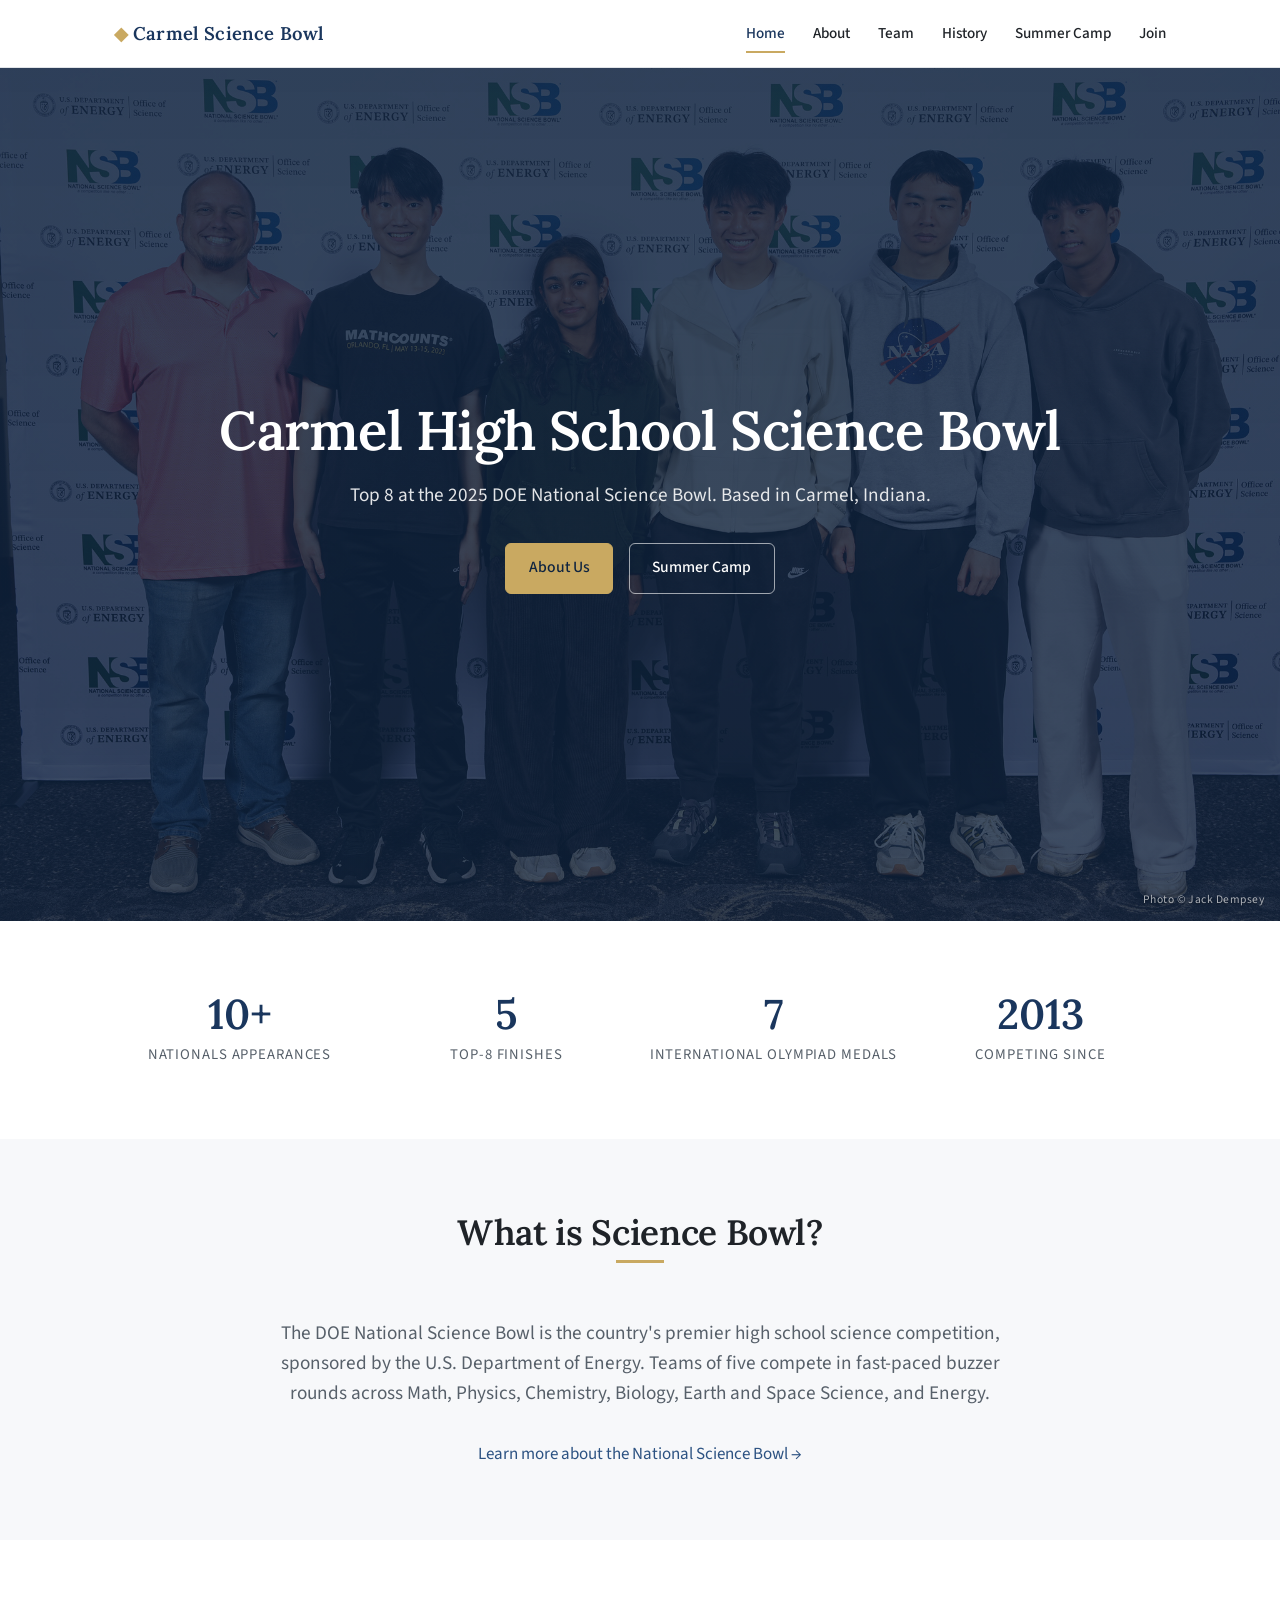
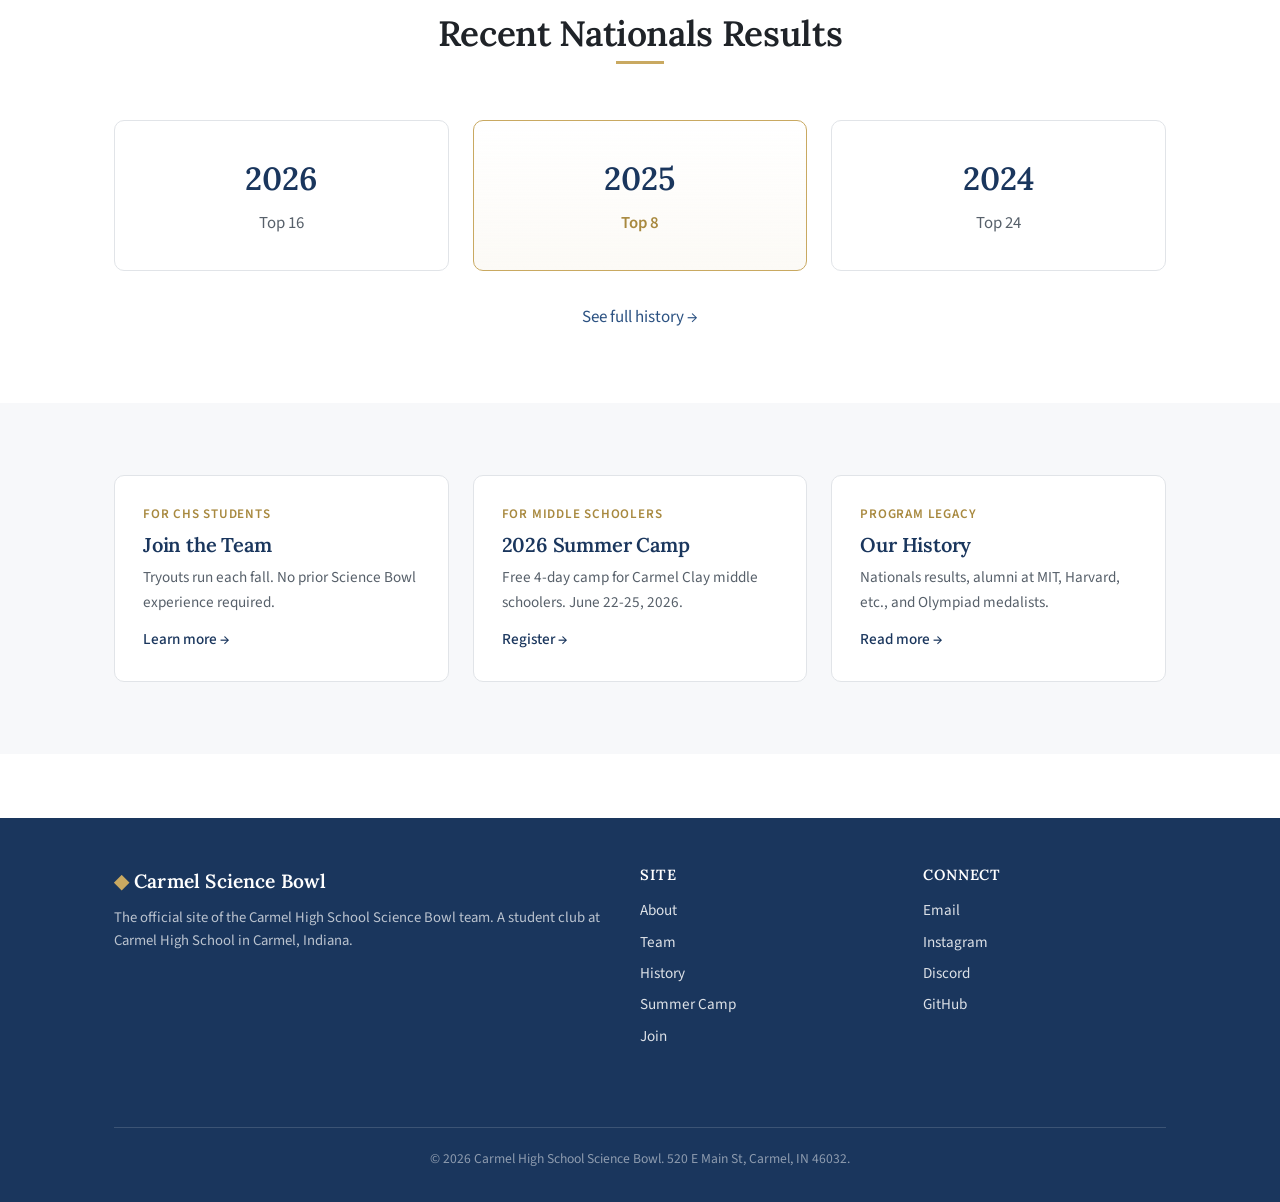
==== index.html @ ae6bf1b7 "initial site build" ====
<!DOCTYPE html>
<html lang="en">
<head>
  <link rel="canonical" href="https://carmelscibowl.github.io/">
  <meta charset="UTF-8">
  <meta name="viewport" content="width=device-width, initial-scale=1.0">
  <title>Carmel High School Science Bowl</title>
  <meta name="description" content="Carmel High School Science Bowl — top 8 at the 2025 DOE National Science Bowl. Carmel, Indiana.">

  <!-- Fonts -->
  <link rel="preconnect" href="https://fonts.googleapis.com">
  <link rel="preconnect" href="https://fonts.gstatic.com" crossorigin>
  <link href="https://fonts.googleapis.com/css2?family=Lora:wght@500;600;700&family=Source+Sans+3:wght@400;500;600&family=JetBrains+Mono:wght@400&display=swap" rel="stylesheet">

  <link rel="stylesheet" href="/css/styles.css">
</head>
<body>

  <!-- ========== HEADER ========== -->
  <div data-header></div>

  <!-- ========== HERO ========== -->
  <section class="hero">
    <div class="container">
      <h1>Carmel High School Science Bowl</h1>
      <p class="subhead">Top 8 at the 2025 DOE National Science Bowl. Based in Carmel, Indiana.</p>
      <div class="hero-actions">
        <a href="/about.html" class="btn btn-primary">About Us</a>
        <a href="/camp.html" class="btn btn-outline">Summer Camp</a>
      </div>
    </div>
    <small class="hero-credit">Photo © Jack Dempsey</small>
  </section>

  <!-- ========== STATS ========== -->
  <section class="section">
    <div class="container">
      <div class="stats">
        <div class="stat">
          <div class="value">10+</div>
          <div class="label">Nationals appearances</div>
        </div>
        <div class="stat">
          <div class="value">5</div>
          <div class="label">Top-8 finishes</div>
        </div>
        <div class="stat">
          <div class="value">7</div>
          <div class="label">International Olympiad medals</div>
        </div>
        <div class="stat">
          <div class="value">2013</div>
          <div class="label">Competing since</div>
        </div>
      </div>
    </div>
  </section>

  <!-- ========== WHAT IS SCIENCE BOWL ========== -->
  <section class="section section-alt">
    <div class="container container-narrow text-center">
      <div class="section-title">
        <h2>What is Science Bowl?</h2>
      </div>
      <p class="lead">
        The DOE National Science Bowl is the country's premier high school science competition,
        sponsored by the U.S. Department of Energy. Teams of five compete in fast-paced
        buzzer rounds across Math, Physics, Chemistry, Biology, Earth and Space Science, and Energy.
      </p>
      <p class="mt-4">
        <a href="https://science.osti.gov/wdts/nsb" target="_blank" rel="noopener">Learn more about the National Science Bowl →</a>
      </p>
    </div>
  </section>

  <!-- ========== RECENT RESULTS ========== -->
  <section class="section">
    <div class="container">
      <div class="section-title">
        <h2>Recent Nationals Results</h2>
      </div>
      <div class="grid grid-3">
        <div class="card result-card">
          <div class="year">2026</div>
          <div class="finish">Top 16</div>
        </div>
        <div class="card result-card highlight">
          <div class="year">2025</div>
          <div class="finish">Top 8</div>
        </div>
        <div class="card result-card">
          <div class="year">2024</div>
          <div class="finish">Top 24</div>
        </div>
      </div>
      <p class="text-center mt-4">
        <a href="/history.html">See full history →</a>
      </p>
    </div>
  </section>

  <!-- ========== CTA TILES ========== -->
  <section class="section section-alt">
    <div class="container">
      <div class="grid grid-3">
        <a class="cta-tile" href="/join.html">
          <div class="label">For CHS Students</div>
          <h3>Join the Team</h3>
          <p>Tryouts run each fall. No prior Science Bowl experience required.</p>
          <span class="arrow">Learn more →</span>
        </a>
        <a class="cta-tile" href="/camp.html">
          <div class="label">For Middle Schoolers</div>
          <h3>2026 Summer Camp</h3>
          <p>Free 4-day camp for Carmel Clay middle schoolers. June 22-25, 2026.</p>
          <span class="arrow">Register →</span>
        </a>
        <a class="cta-tile" href="/history.html">
          <div class="label">Program Legacy</div>
          <h3>Our History</h3>
          <p>Nationals results, alumni at MIT, Harvard, etc., and Olympiad medalists.</p>
          <span class="arrow">Read more →</span>
        </a>
      </div>
    </div>
  </section>

  <!-- ========== FOOTER ========== -->
  <div data-footer></div>

  <script src="/js/main.js"></script>
</body>
</html>
---- css/styles.css ----
/* =========================================================
   Carmel Science Bowl — Site Stylesheet
   Aesthetic: refined academic, inspired by Hugo Academic theme.
   ========================================================= */

/* ---- 1. Reset & base ---- */
*,
*::before,
*::after {
  box-sizing: border-box;
  margin: 0;
  padding: 0;
}

html {
  scroll-behavior: smooth;
  -webkit-text-size-adjust: 100%;
}

img {
  max-width: 100%;
  height: auto;
  display: block;
}

a {
  color: var(--link);
  text-decoration: none;
  transition: color 0.15s ease;
}

a:hover {
  color: var(--link-hover);
  text-decoration: underline;
}

ul, ol {
  list-style: none;
}

/* ---- 2. Design tokens ---- */
:root {
  /* Color palette */
  --bg:           #ffffff;
  --bg-alt:       #f7f8fa;
  --bg-dark:      #1a365d;
  --text:         #1f2328;
  --text-muted:   #57606a;
  --text-light:   #8b949e;
  --border:       #e1e4e8;
  --border-strong:#d0d7de;

  /* Carmel navy + gold */
  --primary:      #1a365d;   /* Carmel navy */
  --primary-dark: #0f2440;
  --primary-soft: #2c5282;
  --accent:       #c9a961;   /* warm gold */
  --accent-dark:  #a8893f;

  --link:         #2c5282;
  --link-hover:   #1a365d;

  /* Typography */
  --font-display: "Lora", Georgia, serif;
  --font-body:    "Source Sans 3", -apple-system, BlinkMacSystemFont, "Segoe UI", sans-serif;
  --font-mono:    "JetBrains Mono", Menlo, monospace;

  /* Layout */
  --container:    1100px;
  --container-narrow: 820px;
  --header-h:     68px;

  /* Effects */
  --shadow-sm:    0 1px 2px rgba(0,0,0,0.04), 0 1px 3px rgba(0,0,0,0.06);
  --shadow-md:    0 2px 4px rgba(0,0,0,0.04), 0 4px 12px rgba(0,0,0,0.08);
  --shadow-lg:    0 8px 24px rgba(0,0,0,0.10);
  --radius:       6px;
  --radius-lg:    10px;
}

/* ---- 3. Typography ---- */
body {
  font-family: var(--font-body);
  font-size: 17px;
  line-height: 1.65;
  color: var(--text);
  background: var(--bg);
  font-weight: 400;
  -webkit-font-smoothing: antialiased;
}

h1, h2, h3, h4 {
  font-family: var(--font-display);
  font-weight: 600;
  line-height: 1.25;
  color: var(--text);
  letter-spacing: -0.01em;
}

h1 { font-size: clamp(2.2rem, 4.5vw, 3.4rem); }
h2 { font-size: clamp(1.6rem, 2.8vw, 2.2rem); margin-bottom: 1rem; }
h3 { font-size: 1.25rem; margin-bottom: 0.6rem; }
h4 { font-size: 1.05rem; margin-bottom: 0.4rem; }

p { margin-bottom: 1rem; }
p:last-child { margin-bottom: 0; }

.lead {
  font-size: 1.2rem;
  color: var(--text-muted);
  line-height: 1.55;
}

/* ---- 4. Layout primitives ---- */
.container {
  width: 100%;
  max-width: var(--container);
  margin: 0 auto;
  padding: 0 1.5rem;
}

.container-narrow {
  max-width: var(--container-narrow);
}

.section {
  padding: 4.5rem 0;
}

.section-alt {
  background: var(--bg-alt);
}

.section-title {
  text-align: center;
  margin-bottom: 2.5rem;
}

.section-title h2 {
  display: inline-block;
  position: relative;
  padding-bottom: 0.5rem;
}

.section-title h2::after {
  content: "";
  position: absolute;
  bottom: 0;
  left: 50%;
  transform: translateX(-50%);
  width: 48px;
  height: 3px;
  background: var(--accent);
}

.section-title p {
  color: var(--text-muted);
  margin-top: 1rem;
}

/* Grid helpers */
.grid {
  display: grid;
  gap: 1.5rem;
}

.grid-2 { grid-template-columns: repeat(2, 1fr); }
.grid-3 { grid-template-columns: repeat(3, 1fr); }
.grid-4 { grid-template-columns: repeat(4, 1fr); }

@media (max-width: 800px) {
  .grid-3, .grid-4 { grid-template-columns: repeat(2, 1fr); }
}
@media (max-width: 540px) {
  .grid-2, .grid-3, .grid-4 { grid-template-columns: 1fr; }
}

/* ---- 5. Header & nav ---- */
.site-header {
  position: sticky;
  top: 0;
  z-index: 100;
  background: rgba(255,255,255,0.96);
  backdrop-filter: saturate(180%) blur(8px);
  border-bottom: 1px solid var(--border);
  height: var(--header-h);
}

.site-header .container {
  display: flex;
  align-items: center;
  justify-content: space-between;
  height: 100%;
}

.brand {
  font-family: var(--font-display);
  font-weight: 600;
  font-size: 1.15rem;
  letter-spacing: 0.01em;
  color: var(--primary);
}

.brand:hover {
  color: var(--primary);
  text-decoration: none;
}

.brand-mark {
  color: var(--accent);
  margin-right: 0.3rem;
}

.nav-toggle {
  display: none;
  background: none;
  border: 0;
  font-size: 1.4rem;
  cursor: pointer;
  color: var(--text);
}

.nav-list {
  display: flex;
  gap: 1.75rem;
  align-items: center;
}

.nav-list a {
  color: var(--text);
  font-weight: 500;
  font-size: 0.95rem;
  padding: 0.4rem 0;
  border-bottom: 2px solid transparent;
}

.nav-list a:hover {
  color: var(--primary);
  text-decoration: none;
  border-bottom-color: var(--accent);
}

.nav-list a.active {
  color: var(--primary);
  border-bottom-color: var(--accent);
}

@media (max-width: 800px) {
  .nav-toggle { display: block; }
  .nav-list {
    display: none;
    position: absolute;
    top: var(--header-h);
    left: 0;
    right: 0;
    flex-direction: column;
    gap: 0;
    background: var(--bg);
    border-bottom: 1px solid var(--border);
    padding: 0.5rem 0;
  }
  .nav-list.open { display: flex; }
  .nav-list a {
    width: 100%;
    padding: 0.75rem 1.5rem;
    border-bottom: 0;
  }
  .nav-list a:hover {
    background: var(--bg-alt);
    border-bottom: 0;
  }
}

/* ---- 6. Hero ---- */
.hero {
  position: relative;
  aspect-ratio: 2048 / 1365;
  display: flex;
  align-items: center;
  justify-content: center;
  padding: 5rem 0;
  background:
    linear-gradient(rgba(15, 36, 64, 0.85), rgba(15, 36, 64, 0.78)),
    url("../assets/images/2026ATeam.jpg") center / cover no-repeat;
  color: #fff;
  text-align: center;
}

.hero-credit {
  position: absolute;
  bottom: 0.75rem;
  right: 1rem;
  font-size: 0.72rem;
  font-family: var(--font-body);
  color: rgba(255, 255, 255, 0.65);
  letter-spacing: 0.04em;
  text-shadow: 0 1px 2px rgba(0, 0, 0, 0.4);
  pointer-events: none;
}

.hero h1 {
  color: #fff;
  margin-bottom: 1rem;
}

.hero .subhead {
  color: rgba(255,255,255,0.88);
  font-size: 1.2rem;
  max-width: 640px;
  margin: 0 auto 2rem;
}

.hero-actions {
  display: flex;
  gap: 1rem;
  justify-content: center;
  flex-wrap: wrap;
}

/* Smaller hero for inner pages */
.page-hero {
  background: var(--bg-alt);
  padding: 3.5rem 0 2.5rem;
  border-bottom: 1px solid var(--border);
}

.page-hero h1 {
  margin-bottom: 0.5rem;
}

.page-hero .subhead {
  color: var(--text-muted);
  font-size: 1.15rem;
}

/* ---- 7. Buttons ---- */
.btn {
  display: inline-block;
  padding: 0.7rem 1.4rem;
  font-family: var(--font-body);
  font-weight: 500;
  font-size: 0.98rem;
  border-radius: var(--radius);
  border: 1.5px solid transparent;
  cursor: pointer;
  transition: all 0.18s ease;
  text-decoration: none;
}

.btn-primary {
  background: var(--accent);
  color: var(--primary-dark);
  border-color: var(--accent);
}
.btn-primary:hover {
  background: var(--accent-dark);
  border-color: var(--accent-dark);
  color: #fff;
  text-decoration: none;
}

.btn-outline {
  background: transparent;
  color: #fff;
  border-color: rgba(255,255,255,0.6);
}
.btn-outline:hover {
  background: rgba(255,255,255,0.1);
  border-color: #fff;
  color: #fff;
  text-decoration: none;
}

.btn-secondary {
  background: var(--primary);
  color: #fff;
  border-color: var(--primary);
}
.btn-secondary:hover {
  background: var(--primary-dark);
  color: #fff;
  text-decoration: none;
}

/* ---- 8. Cards ---- */
.card {
  background: var(--bg);
  border: 1px solid var(--border);
  border-radius: var(--radius-lg);
  padding: 1.75rem;
  transition: box-shadow 0.2s, transform 0.2s;
}

.card:hover {
  box-shadow: var(--shadow-md);
}

.card h3 {
  color: var(--primary);
}

.card-link {
  display: block;
  color: inherit;
}
.card-link:hover {
  text-decoration: none;
  transform: translateY(-2px);
}
.card-link:hover h3 {
  color: var(--accent-dark);
}

/* Result card with year & finish */
.result-card {
  text-align: center;
  padding: 2rem 1.5rem;
}
.result-card .year {
  font-family: var(--font-display);
  font-size: 2rem;
  color: var(--primary);
  font-weight: 600;
}
.result-card .finish {
  font-size: 1.05rem;
  color: var(--text-muted);
  margin-top: 0.25rem;
}
.result-card.highlight {
  border-color: var(--accent);
  background: linear-gradient(180deg, #fff 0%, rgba(201,169,97,0.06) 100%);
}
.result-card.highlight .finish {
  color: var(--accent-dark);
  font-weight: 600;
}

/* ---- 9. Stats strip ---- */
.stats {
  display: grid;
  grid-template-columns: repeat(4, 1fr);
  gap: 1rem;
  text-align: center;
}
.stat .value {
  font-family: var(--font-display);
  font-size: 2.6rem;
  font-weight: 600;
  color: var(--primary);
  line-height: 1;
}
.stat .label {
  margin-top: 0.5rem;
  font-size: 0.92rem;
  text-transform: uppercase;
  letter-spacing: 0.06em;
  color: var(--text-muted);
}

@media (max-width: 700px) {
  .stats { grid-template-columns: repeat(2, 1fr); gap: 2rem 1rem; }
}

/* ---- 10. Team / member cards ---- */
.member {
  background: var(--bg);
  border: 1px solid var(--border);
  border-radius: var(--radius-lg);
  overflow: hidden;
}
.member-photo {
  aspect-ratio: 4/5;
  background: var(--bg-alt) center / cover no-repeat;
}
.member-body {
  padding: 1.25rem 1.25rem 1.5rem;
}
.member-name {
  font-family: var(--font-display);
  font-size: 1.2rem;
  font-weight: 600;
  color: var(--primary);
  margin-bottom: 0.15rem;
}
.member-role {
  font-size: 0.9rem;
  color: var(--accent-dark);
  letter-spacing: 0.05em;
  margin-bottom: 0.75rem;
}
.member-bio {
  font-size: 0.95rem;
  color: var(--text-muted);
  line-height: 1.6;
}

/* ---- 11. Tables (history page) ---- */
.results-table {
  width: 100%;
  border-collapse: collapse;
  background: var(--bg);
  border: 1px solid var(--border);
  border-radius: var(--radius);
  overflow: hidden;
}
.results-table th,
.results-table td {
  padding: 0.85rem 1.1rem;
  text-align: left;
  border-bottom: 1px solid var(--border);
}
.results-table th {
  background: var(--bg-alt);
  font-weight: 600;
  color: var(--primary);
  font-size: 0.92rem;
  text-transform: uppercase;
  letter-spacing: 0.04em;
}
.results-table tr:last-child td { border-bottom: 0; }
.results-table tr.featured td {
  background: rgba(201,169,97,0.08);
  font-weight: 500;
}
.results-table .finish-cell {
  font-weight: 600;
  color: var(--primary);
}

/* ---- 12. Alumni / olympiad lists ---- */
.alumni-group {
  margin-bottom: 2.5rem;
}
.alumni-group h3 {
  border-bottom: 2px solid var(--accent);
  padding-bottom: 0.4rem;
  margin-bottom: 1rem;
  display: inline-block;
}
.alumni-list {
  display: grid;
  grid-template-columns: repeat(auto-fill, minmax(260px, 1fr));
  gap: 0.6rem 1.5rem;
}
.alumni-list li {
  font-size: 0.98rem;
}
.alumni-list .school {
  color: var(--text-muted);
  font-size: 0.9rem;
}

/* Olympiad medal card */
.medal-card {
  border-left: 4px solid var(--accent);
  background: var(--bg);
  border-radius: var(--radius);
  padding: 1.25rem 1.5rem;
}
.medal-card .name {
  font-weight: 600;
  color: var(--primary);
  font-size: 1.1rem;
}
.medal-card .detail {
  color: var(--text-muted);
  font-size: 0.95rem;
  margin-top: 0.2rem;
}

/* ---- 13. Camp page specifics ---- */
.fact-grid {
  display: grid;
  grid-template-columns: repeat(auto-fit, minmax(170px, 1fr));
  gap: 1rem;
  margin: 2rem 0;
}
.fact {
  background: var(--bg);
  border: 1px solid var(--border);
  border-radius: var(--radius);
  padding: 1.1rem;
}
.fact .label {
  font-size: 0.78rem;
  text-transform: uppercase;
  letter-spacing: 0.06em;
  color: var(--text-muted);
}
.fact .value {
  font-family: var(--font-display);
  font-size: 1.15rem;
  font-weight: 600;
  color: var(--primary);
  margin-top: 0.25rem;
}

.schedule {
  width: 100%;
  border-collapse: collapse;
}
.schedule td {
  padding: 0.6rem 0.85rem;
  border-bottom: 1px solid var(--border);
}
.schedule td:first-child {
  font-family: var(--font-mono);
  font-size: 0.9rem;
  color: var(--accent-dark);
  white-space: nowrap;
  width: 1%;
}

/* Subject syllabus accordion-ish blocks */
details.subject {
  background: var(--bg);
  border: 1px solid var(--border);
  border-radius: var(--radius);
  padding: 1rem 1.25rem;
  margin-bottom: 0.75rem;
}
details.subject summary {
  cursor: pointer;
  font-family: var(--font-display);
  font-size: 1.1rem;
  font-weight: 600;
  color: var(--primary);
  list-style: none;
}
details.subject summary::-webkit-details-marker { display: none; }
details.subject summary::after {
  content: "+";
  float: right;
  color: var(--accent-dark);
  transition: transform 0.2s;
  font-weight: 400;
}
details.subject[open] summary::after {
  content: "–";
}
details.subject[open] {
  border-color: var(--accent);
}
details.subject .subject-body {
  margin-top: 0.85rem;
  padding-top: 0.85rem;
  border-top: 1px solid var(--border);
}
details.subject ul { margin: 0.5rem 0 0 1.25rem; list-style: disc; }
details.subject li { margin-bottom: 0.25rem; color: var(--text-muted); }

/* FAQ */
.faq details {
  border-bottom: 1px solid var(--border);
  padding: 1rem 0;
}
.faq summary {
  cursor: pointer;
  font-weight: 600;
  color: var(--primary);
  list-style: none;
  font-family: var(--font-display);
  font-size: 1.05rem;
}
.faq summary::-webkit-details-marker { display: none; }
.faq summary::after {
  content: "+";
  float: right;
  color: var(--accent-dark);
}
.faq details[open] summary::after { content: "–"; }
.faq details > p,
.faq details > div { margin-top: 0.6rem; color: var(--text-muted); }

/* ---- 14. CTA tiles (home) ---- */
.cta-tile {
  display: block;
  background: var(--bg);
  border: 1px solid var(--border);
  border-radius: var(--radius-lg);
  padding: 1.75rem;
  color: inherit;
  transition: all 0.18s ease;
}
.cta-tile:hover {
  border-color: var(--accent);
  box-shadow: var(--shadow-md);
  text-decoration: none;
  transform: translateY(-2px);
}
.cta-tile .label {
  font-size: 0.82rem;
  text-transform: uppercase;
  letter-spacing: 0.06em;
  color: var(--accent-dark);
  font-weight: 600;
}
.cta-tile h3 {
  margin: 0.4rem 0 0.5rem;
  color: var(--primary);
}
.cta-tile p {
  color: var(--text-muted);
  font-size: 0.95rem;
  margin: 0;
}
.cta-tile .arrow {
  display: inline-block;
  margin-top: 0.75rem;
  color: var(--primary);
  font-weight: 500;
  font-size: 0.95rem;
}

/* ---- 15. Footer ---- */
.site-footer {
  background: var(--primary);
  color: rgba(255,255,255,0.78);
  padding: 3rem 0 2rem;
  margin-top: 4rem;
  font-size: 0.95rem;
}

.site-footer .container {
  display: grid;
  grid-template-columns: 2fr 1fr 1fr;
  gap: 2.5rem;
}

@media (max-width: 700px) {
  .site-footer .container { grid-template-columns: 1fr; gap: 1.5rem; }
}

.site-footer h4 {
  color: #fff;
  font-size: 0.92rem;
  text-transform: uppercase;
  letter-spacing: 0.06em;
  margin-bottom: 0.85rem;
}

.site-footer a {
  color: rgba(255,255,255,0.85);
  display: inline-block;
  margin-bottom: 0.4rem;
}
.site-footer a:hover {
  color: var(--accent);
  text-decoration: none;
}

.site-footer .footer-brand .brand {
  color: #fff;
  font-size: 1.2rem;
  display: block;
  margin-bottom: 0.6rem;
}
.site-footer .footer-brand p {
  color: rgba(255,255,255,0.7);
  font-size: 0.92rem;
  line-height: 1.55;
}

.site-footer .footer-bottom {
  border-top: 1px solid rgba(255,255,255,0.15);
  margin-top: 2rem;
  padding-top: 1.2rem;
  text-align: center;
  font-size: 0.85rem;
  color: rgba(255,255,255,0.5);
  grid-column: 1 / -1;
}

/* ---- 16. Misc utility ---- */
.text-center { text-align: center; }
.mt-4 { margin-top: 2rem; }
.mb-4 { margin-bottom: 2rem; }
.muted { color: var(--text-muted); }

.tag {
  display: inline-block;
  font-size: 0.78rem;
  padding: 0.18rem 0.55rem;
  border-radius: 999px;
  background: var(--bg-alt);
  color: var(--text-muted);
  letter-spacing: 0.03em;
  text-transform: uppercase;
}
.tag-accent {
  background: rgba(201,169,97,0.15);
  color: var(--accent-dark);
}

/* Prose blocks (long-form text on About / Camp) */
.prose p { margin-bottom: 1rem; }
.prose ul { margin: 1rem 0 1rem 1.5rem; list-style: disc; }
.prose ul li { margin-bottom: 0.35rem; }
.prose h3 { margin-top: 2rem; }

/* ---- Roster grids (B and C teams) ---- */
.roster {
  display: grid;
  grid-template-columns: repeat(auto-fit, minmax(220px, 1fr));
  gap: 0.85rem;
  margin-top: 0;
}
.roster li {
  background: var(--bg);
  border: 1px solid var(--border);
  border-left: 3px solid var(--accent);
  border-radius: var(--radius);
  padding: 0.85rem 1.1rem;
  display: flex;
  flex-direction: column;
  gap: 0.15rem;
  transition: box-shadow 0.18s ease, transform 0.18s ease;
}
.roster li:hover {
  box-shadow: var(--shadow-sm);
  transform: translateY(-1px);
}
.roster-name {
  font-family: var(--font-display);
  font-weight: 600;
  font-size: 1.05rem;
  color: var(--primary);
}
.roster-meta {
  font-size: 0.88rem;
  color: var(--text-muted);
}

/* ---- Group photo with labeled caption ---- */
.group-photo {
  margin: 0;
}
.group-photo img {
  width: 100%;
  border-radius: var(--radius-lg);
  border: 1px solid var(--border);
  box-shadow: var(--shadow-md);
  display: block;
}
.group-photo figcaption {
  margin-top: 1.25rem;
  padding: 1rem 1.25rem;
  background: var(--bg-alt);
  border-left: 3px solid var(--accent);
  border-radius: var(--radius);
  font-size: 0.95rem;
  line-height: 1.55;
  color: var(--text);
}
.caption-title {
  font-family: var(--font-display);
  font-weight: 600;
  color: var(--primary);
  margin-bottom: 0.5rem;
  font-size: 1.05rem;
}
.caption-row {
  margin-bottom: 0.3rem;
  color: var(--text-muted);
}
.caption-row:last-child {
  margin-bottom: 0;
}
.caption-label {
  font-weight: 600;
  color: var(--text);
  margin-right: 0.3rem;
}
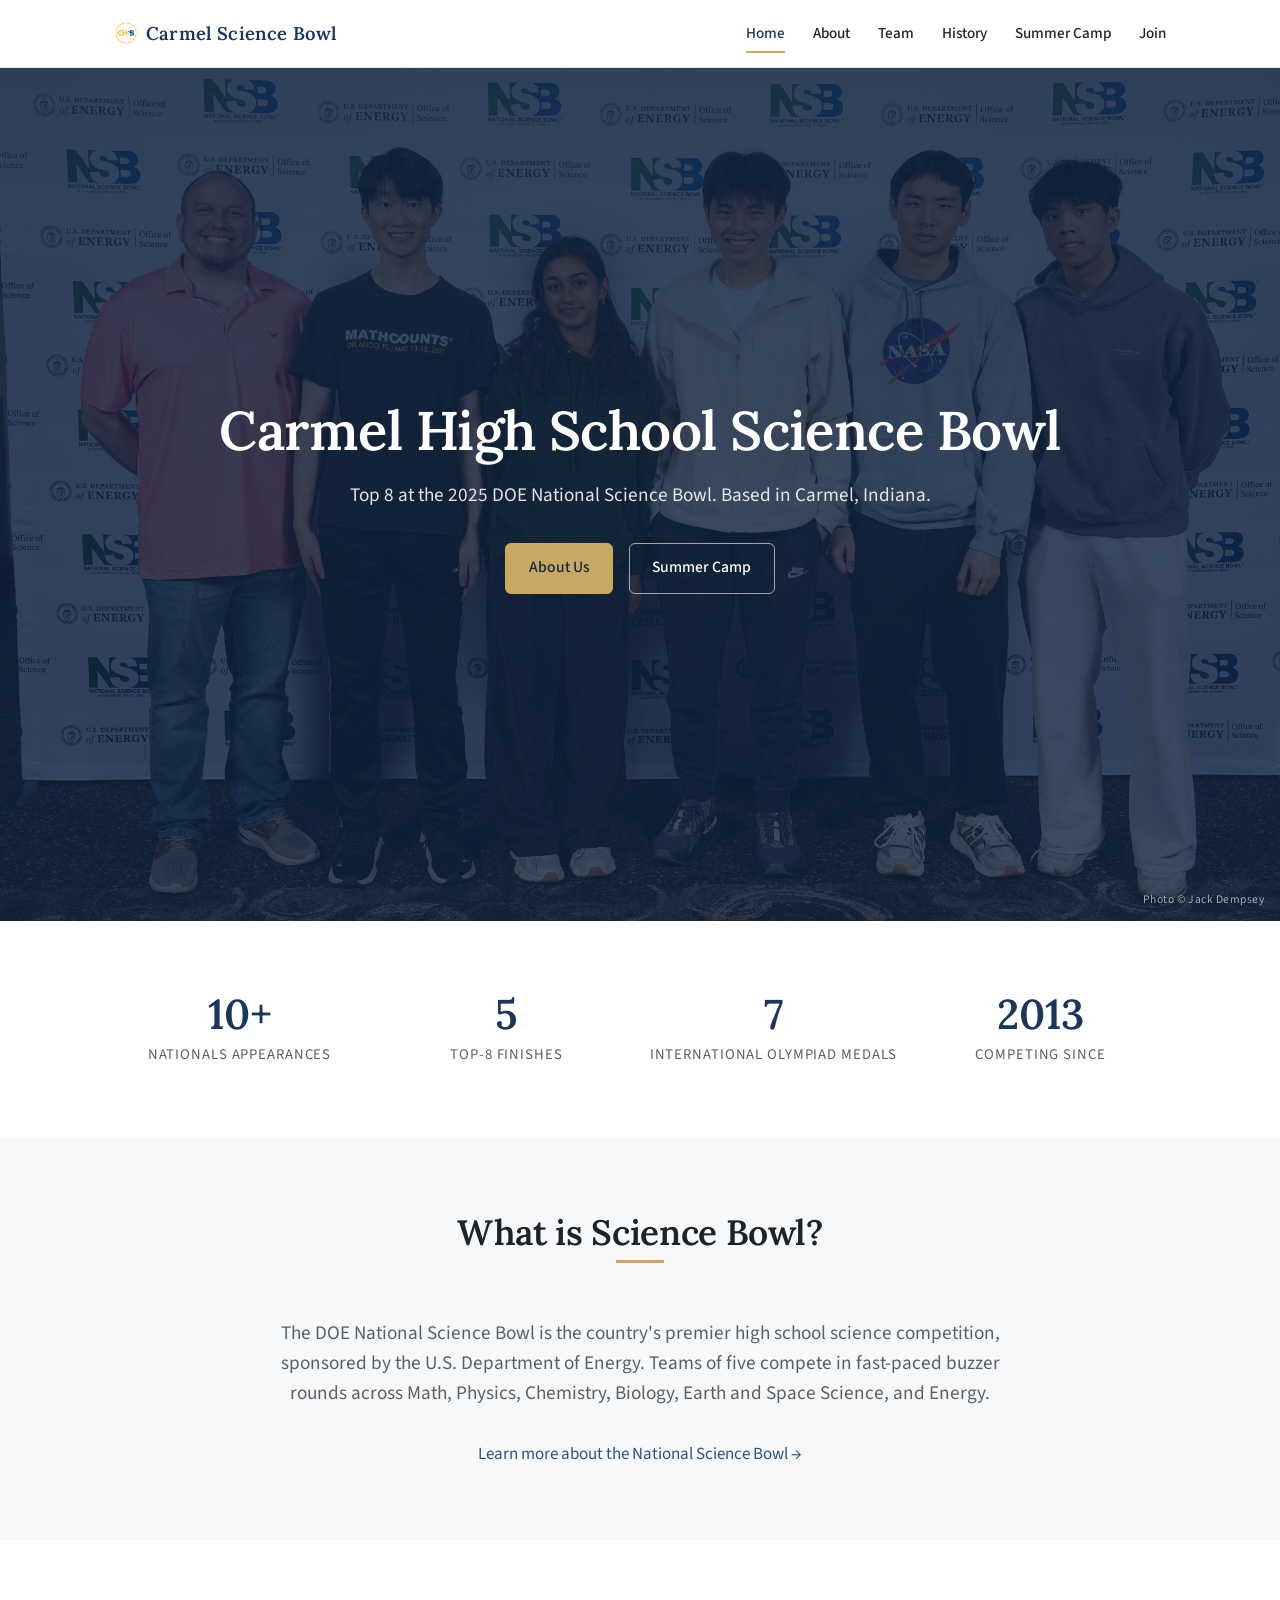
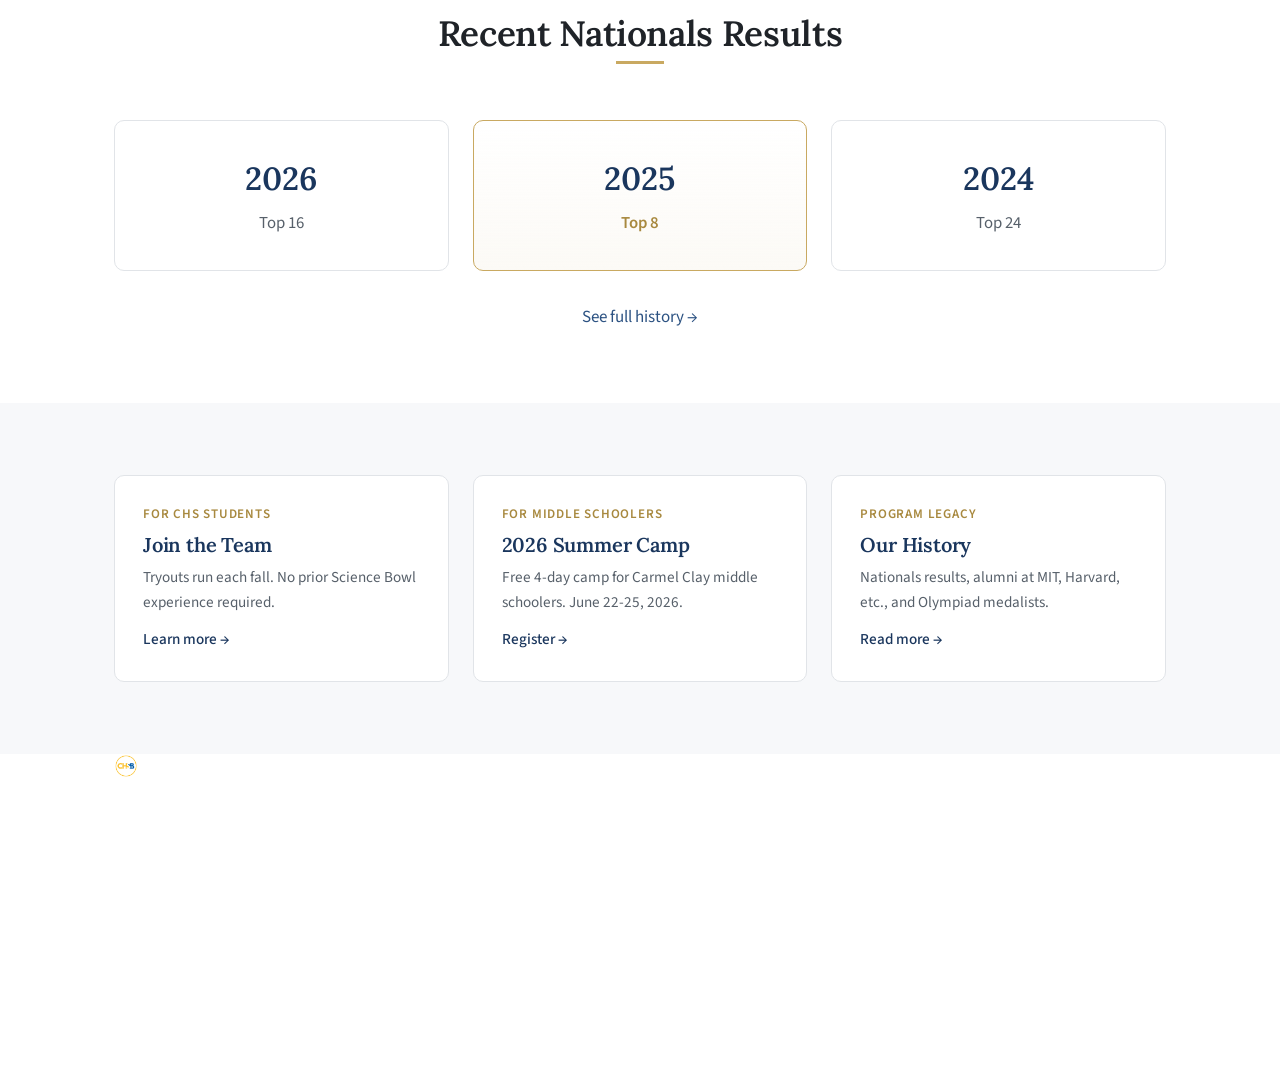
==== commit 9dbb2d04: "initial site build" ====
--- a/index.html
+++ b/index.html
@@ -6,6 +6,17 @@
   <meta name="viewport" content="width=device-width, initial-scale=1.0">
   <title>Carmel High School Science Bowl</title>
   <meta name="description" content="Carmel High School Science Bowl — top 8 at the 2025 DOE National Science Bowl. Carmel, Indiana.">
+
+  <!-- Open Graph (Discord, iMessage, Facebook, etc.) -->
+  <meta property="og:type" content="website">
+  <meta property="og:site_name" content="Carmel Science Bowl">
+  <meta property="og:title" content="Carmel High School Science Bowl">
+  <meta property="og:description" content="Top 8 at the 2025 DOE National Science Bowl. Carmel, Indiana.">
+  <meta property="og:image" content="https://carmelscibowl.github.io/assets/images/2026ATeam.jpg">
+  <meta property="og:url" content="https://carmelscibowl.github.io/">
+
+  <!-- Twitter card -->
+  <meta name="twitter:card" content="summary_large_image">
 
   <!-- Fonts -->
   <link rel="preconnect" href="https://fonts.googleapis.com">
--- a/css/styles.css
+++ b/css/styles.css
@@ -194,6 +194,8 @@
 }
 
 .brand {
+  display: inline-flex;
+  align-items: center;
   font-family: var(--font-display);
   font-weight: 600;
   font-size: 1.15rem;
@@ -207,8 +209,9 @@
 }
 
 .brand-mark {
-  color: var(--accent);
-  margin-right: 0.3rem;
+  height: 24px;
+  width: 24px;
+  margin-right: 0.5rem;
 }
 
 .nav-toggle {
@@ -713,13 +716,12 @@
   font-size: 0.95rem;
 }
 
-/* ---- 15. Footer ---- */
-.site-footer {
-  background: var(--primary);
-  color: rgba(255,255,255,0.78);
-  padding: 3rem 0 2rem;
-  margin-top: 4rem;
-  font-size: 0.95rem;
+.site-footer .footer-brand .brand {
+  color: #fff;
+  font-size: 1.2rem;
+  display: inline-flex;
+  align-items: center;
+  margin-bottom: 0.6rem;
 }
 
 .site-footer .container {
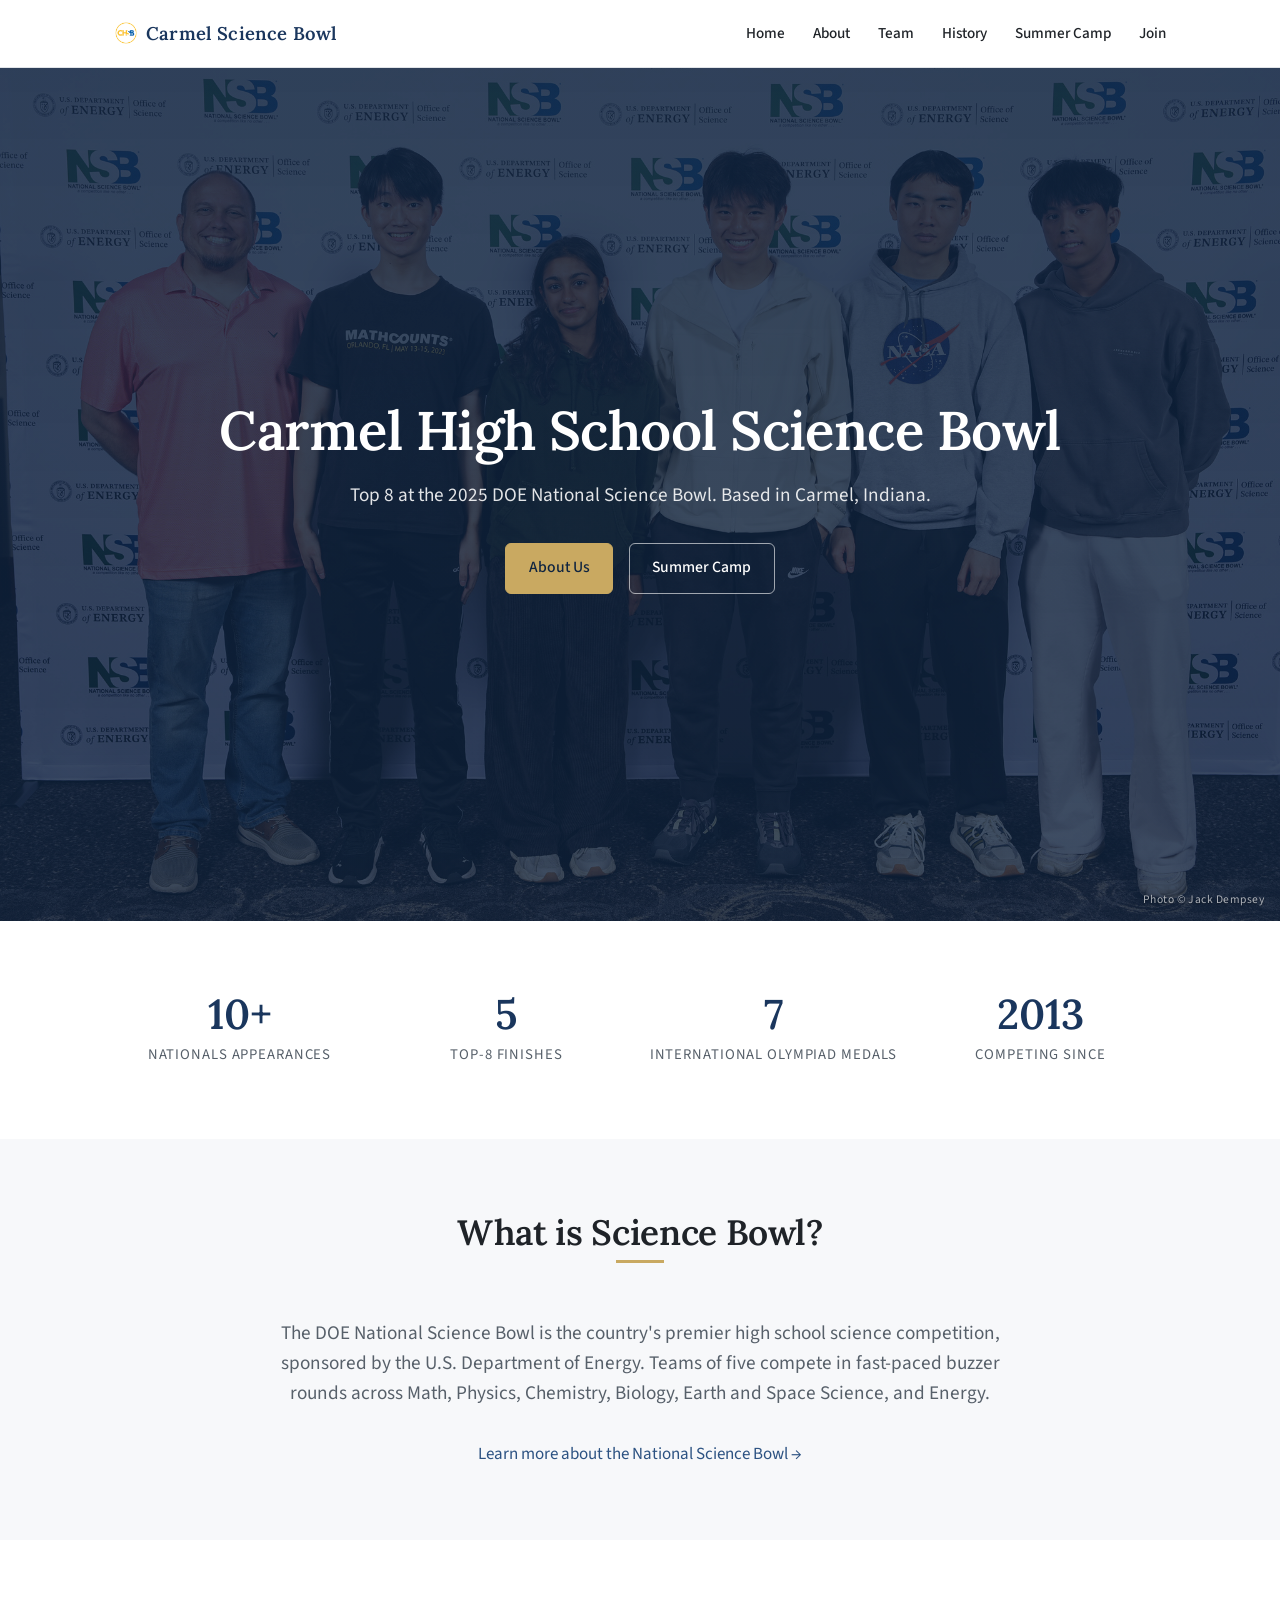
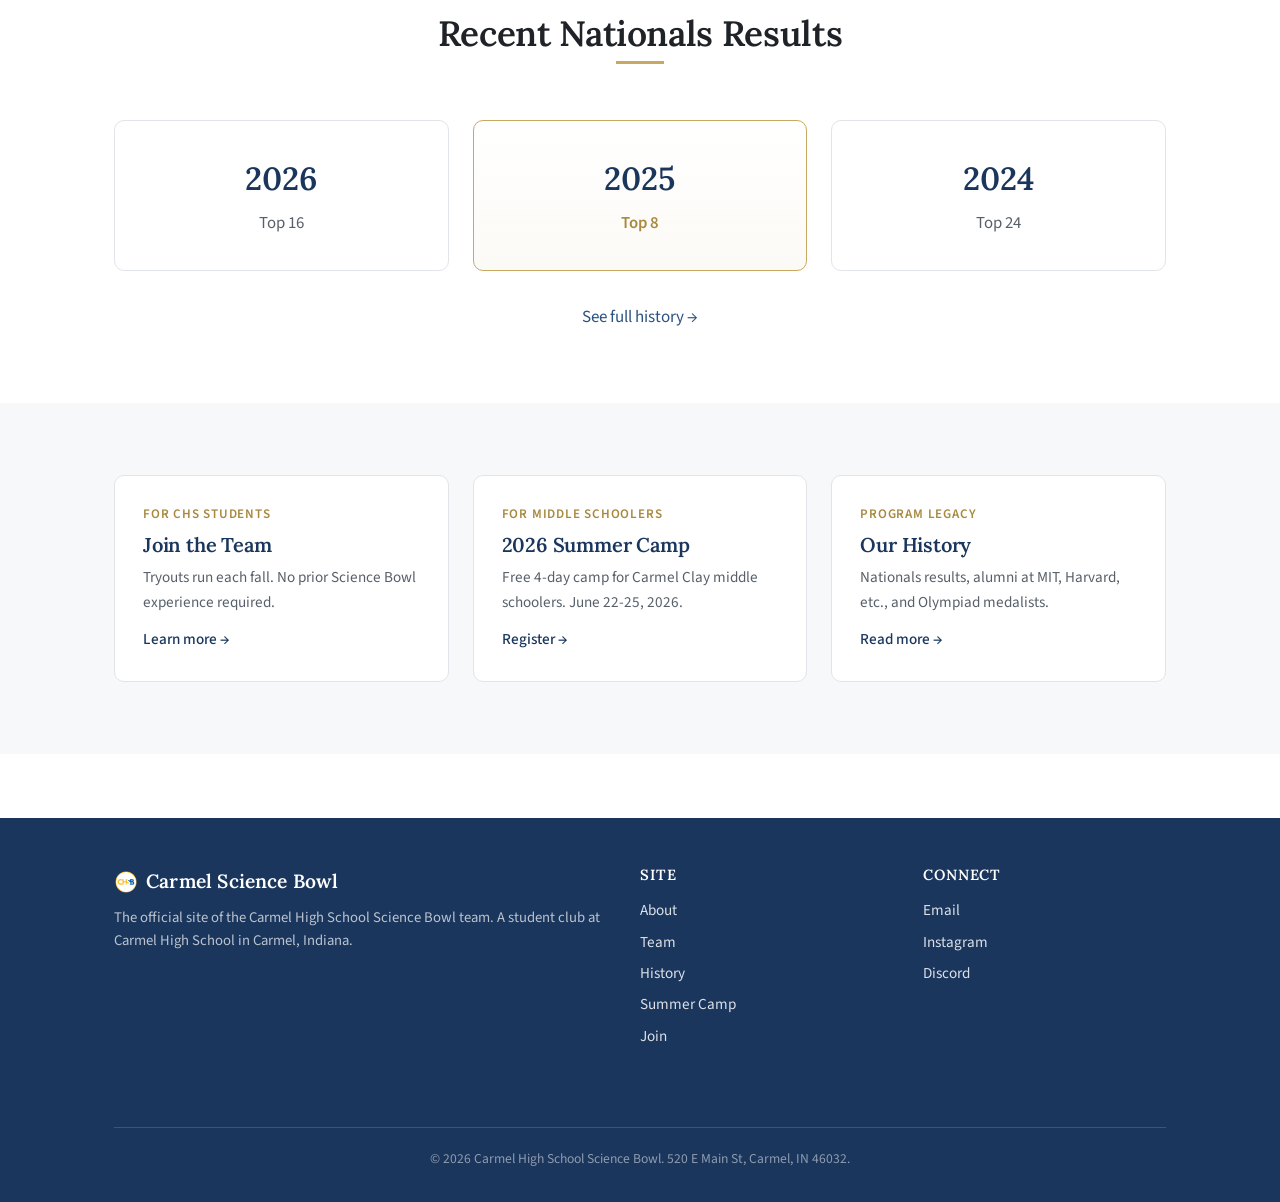
==== commit d793fd92: "fixed bugs with links and images" ====
--- a/index.html
+++ b/index.html
@@ -23,7 +23,7 @@
   <link rel="preconnect" href="https://fonts.gstatic.com" crossorigin>
   <link href="https://fonts.googleapis.com/css2?family=Lora:wght@500;600;700&family=Source+Sans+3:wght@400;500;600&family=JetBrains+Mono:wght@400&display=swap" rel="stylesheet">
 
-  <link rel="stylesheet" href="/css/styles.css">
+  <link rel="stylesheet" href="./css/styles.css">
 </head>
 <body>
 
@@ -36,8 +36,8 @@
       <h1>Carmel High School Science Bowl</h1>
       <p class="subhead">Top 8 at the 2025 DOE National Science Bowl. Based in Carmel, Indiana.</p>
       <div class="hero-actions">
-        <a href="/about.html" class="btn btn-primary">About Us</a>
-        <a href="/camp.html" class="btn btn-outline">Summer Camp</a>
+        <a href="./about.html" class="btn btn-primary">About Us</a>
+        <a href="./camp.html" class="btn btn-outline">Summer Camp</a>
       </div>
     </div>
     <small class="hero-credit">Photo © Jack Dempsey</small>
@@ -105,7 +105,7 @@
         </div>
       </div>
       <p class="text-center mt-4">
-        <a href="/history.html">See full history →</a>
+        <a href="./history.html">See full history →</a>
       </p>
     </div>
   </section>
@@ -114,19 +114,19 @@
   <section class="section section-alt">
     <div class="container">
       <div class="grid grid-3">
-        <a class="cta-tile" href="/join.html">
+        <a class="cta-tile" href="./join.html">
           <div class="label">For CHS Students</div>
           <h3>Join the Team</h3>
           <p>Tryouts run each fall. No prior Science Bowl experience required.</p>
           <span class="arrow">Learn more →</span>
         </a>
-        <a class="cta-tile" href="/camp.html">
+        <a class="cta-tile" href="./camp.html">
           <div class="label">For Middle Schoolers</div>
           <h3>2026 Summer Camp</h3>
           <p>Free 4-day camp for Carmel Clay middle schoolers. June 22-25, 2026.</p>
           <span class="arrow">Register →</span>
         </a>
-        <a class="cta-tile" href="/history.html">
+        <a class="cta-tile" href="./history.html">
           <div class="label">Program Legacy</div>
           <h3>Our History</h3>
           <p>Nationals results, alumni at MIT, Harvard, etc., and Olympiad medalists.</p>
@@ -139,6 +139,6 @@
   <!-- ========== FOOTER ========== -->
   <div data-footer></div>
 
-  <script src="/js/main.js"></script>
+  <script src="./js/main.js"></script>
 </body>
 </html>
--- a/css/styles.css
+++ b/css/styles.css
@@ -716,6 +716,14 @@
   font-size: 0.95rem;
 }
 
+.site-footer {
+  background: var(--primary);
+  color: rgba(255,255,255,0.78);
+  padding: 3rem 0 2rem;
+  margin-top: 4rem;
+  font-size: 0.95rem;
+}
+
 .site-footer .footer-brand .brand {
   color: #fff;
   font-size: 1.2rem;
@@ -752,12 +760,6 @@
   text-decoration: none;
 }
 
-.site-footer .footer-brand .brand {
-  color: #fff;
-  font-size: 1.2rem;
-  display: block;
-  margin-bottom: 0.6rem;
-}
 .site-footer .footer-brand p {
   color: rgba(255,255,255,0.7);
   font-size: 0.92rem;
